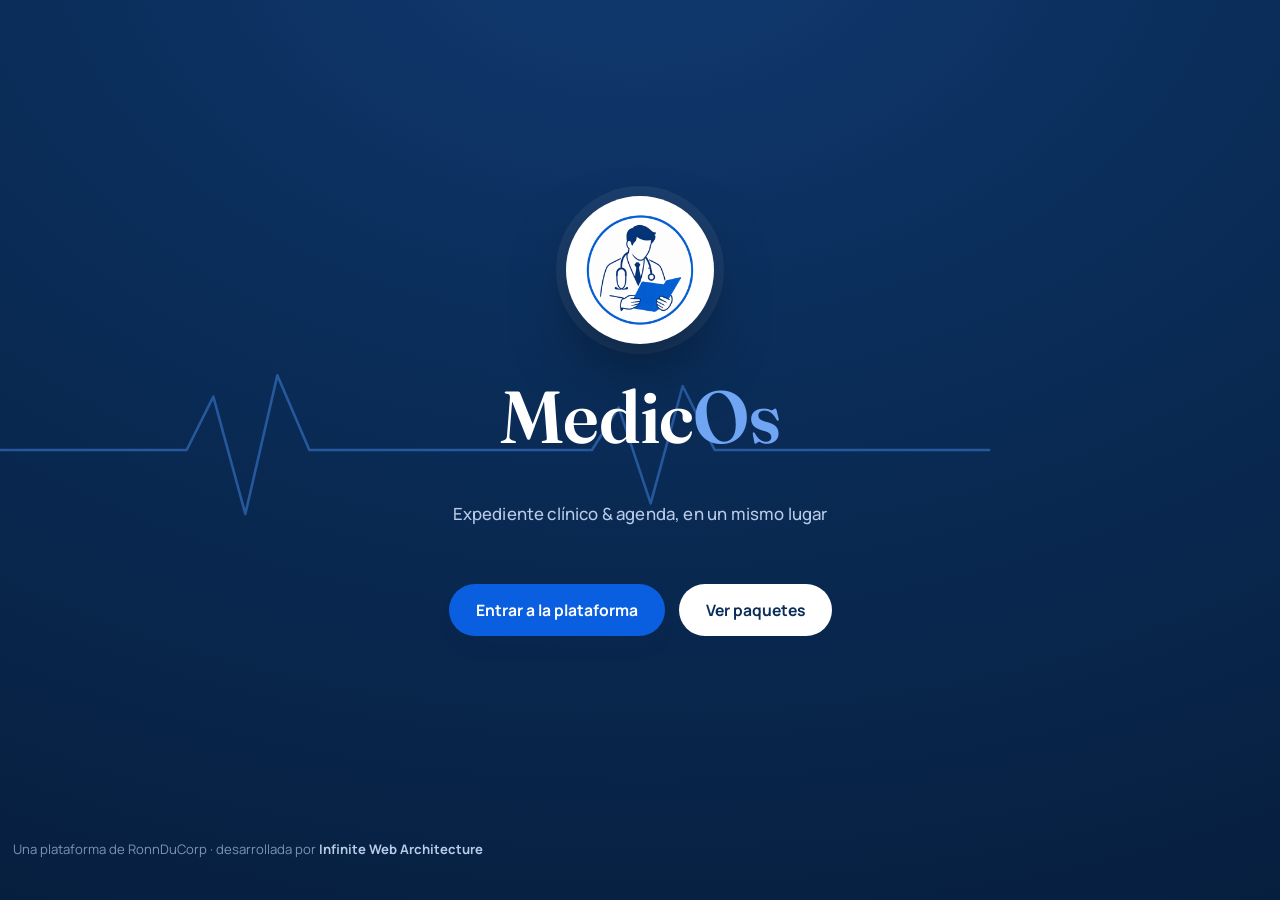
==== index.html @ 09de54f9 "Add files via upload" ====
<!DOCTYPE html>
<html lang="es">
<head>
<meta charset="UTF-8">
<meta name="viewport" content="width=device-width, initial-scale=1.0">
<title>MedicOs — Expediente & Agenda</title>
<meta name="description" content="MedicOs: la plataforma multi-consultorio para agenda, expediente clínico, recetas y certificados médicos.">
<link rel="icon" href="[data-uri]">
<link rel="stylesheet" href="styles.css">
<style>
  html, body{ height: 100%; }
  body{
    background: radial-gradient(120% 120% at 50% -10%, #123a72 0%, #0a2d59 42%, #071f3f 100%);
    overflow-x: hidden;
  }

  .splash{
    min-height: 100svh;
    display: flex;
    flex-direction: column;
    align-items: center;
    justify-content: center;
    text-align: center;
    position: relative;
    padding: 32px 24px 100px;
  }

  /* Línea de electrocardiograma que "dibuja" el ingreso */
  .splash-ekg{
    position: absolute;
    top: 50%;
    left: 0;
    width: 100%;
    transform: translateY(-50%);
    opacity: 0.55;
    pointer-events: none;
  }
  .splash-ekg .ekg-path{
    stroke: #3f7fd9;
    stroke-dasharray: 1400;
    stroke-dashoffset: 1400;
    animation: drawEkg 2.6s cubic-bezier(.65,.05,.36,1) forwards;
  }
  @keyframes drawEkg{
    to{ stroke-dashoffset: 0; }
  }

  .splash-badge{
    width: 148px;
    height: 148px;
    border-radius: 50%;
    background: var(--white);
    box-shadow: 0 30px 70px -20px rgba(0,0,0,0.55), 0 0 0 10px rgba(255,255,255,0.06);
    display: flex;
    align-items: center;
    justify-content: center;
    opacity: 0;
    transform: scale(0.6);
    animation: badgeIn 0.9s cubic-bezier(.2,.9,.25,1.2) forwards;
    animation-delay: 1.9s;
    position: relative;
    z-index: 2;
  }
  .splash-badge img{ width: 118px; height: 118px; border-radius: 50%; }

  .splash-badge::after{
    content: "";
    position: absolute;
    inset: -14px;
    border-radius: 50%;
    border: 1.5px solid rgba(255,255,255,0.35);
    opacity: 0;
    animation: ringPulse 2.6s ease-out 2.8s infinite;
  }
  @keyframes ringPulse{
    0%{ transform: scale(0.9); opacity: 0.7; }
    100%{ transform: scale(1.55); opacity: 0; }
  }

  @keyframes badgeIn{
    0%{ opacity: 0; transform: scale(0.5); }
    100%{ opacity: 1; transform: scale(1); }
  }

  .splash-title{
    margin-top: 32px;
    font-family: var(--font-display);
    font-weight: 600;
    font-size: clamp(2.6rem, 8vw, 4.6rem);
    color: var(--white);
    letter-spacing: -0.01em;
    opacity: 0;
    transform: translateY(14px);
    animation: fadeUp 0.9s ease forwards;
    animation-delay: 2.35s;
    position: relative;
    z-index: 2;
  }
  .splash-title span{ color: #6fa5f2; }

  .splash-tag{
    margin-top: 6px;
    color: #b8cbe8;
    font-size: 1.05rem;
    font-weight: 500;
    letter-spacing: 0.01em;
    opacity: 0;
    transform: translateY(10px);
    animation: fadeUp 0.9s ease forwards;
    animation-delay: 2.65s;
    position: relative;
    z-index: 2;
  }

  .splash-cta{
    margin-top: 40px;
    display: flex;
    gap: 14px;
    flex-wrap: wrap;
    justify-content: center;
    opacity: 0;
    transform: translateY(10px);
    animation: fadeUp 0.9s ease forwards;
    animation-delay: 3.0s;
    position: relative;
    z-index: 2;
  }

  .splash-foot{
    position: absolute;
    bottom: 28px;
    left: 0;
    right: 0;
    text-align: center;
    color: #7d93b8;
    font-size: 0.82rem;
    opacity: 0;
    animation: fadeUp 1s ease forwards;
    animation-delay: 3.3s;
  }
  .splash-foot a{ color: #b8cbe8; font-weight: 700; }
  .splash-foot a:hover{ color: var(--white); }

  @keyframes fadeUp{
    to{ opacity: 1; transform: translateY(0); }
  }

  @media (prefers-reduced-motion: reduce){
    .splash-badge, .splash-title, .splash-tag, .splash-cta, .splash-foot{
      animation: none !important; opacity: 1 !important; transform: none !important;
    }
    .splash-ekg .ekg-path{ animation: none !important; stroke-dashoffset: 0 !important; }
  }
</style>
</head>
<body>

<main class="splash">
  <svg class="splash-ekg" viewBox="0 0 1200 160" preserveAspectRatio="none" aria-hidden="true">
    <path class="ekg-path" d="M0,80 L140,80 L175,80 L200,30 L230,140 L260,10 L290,80 L340,80 L520,80 L555,80 L580,40 L610,130 L640,20 L670,80 L710,80 L900,80 L935,80 L960,45 L985,120 L1010,25 L1040,80 L1200,80" />
  </svg>

  <div class="splash-badge">
    <img src="[data-uri]" alt="Logotipo MedicOs">
  </div>

  <h1 class="splash-title">Medic<span>Os</span></h1>
  <p class="splash-tag">Expediente clínico &amp; agenda, en un mismo lugar</p>

  <div class="splash-cta">
    <a class="btn btn-primary" href="inicio.html">Entrar a la plataforma</a>
    <a class="btn btn-light" href="paquetes.html">Ver paquetes</a>
  </div>

  <p class="splash-foot">Una plataforma de RonnDuCorp · desarrollada por <a href="https://infinitewebarchitecture.github.io/InfiniteWebArchitecture.wp/" target="_blank" rel="noopener">Infinite Web Architecture</a></p>
</main>

</body>
</html>
---- styles.css ----
/* ============================================================
   MedicOs — Hoja de estilos compartida
   Paleta tomada del isotipo oficial (azul clínico + tinta marina)
   ============================================================ */

@import url('https://fonts.googleapis.com/css2?family=Fraunces:opsz,wght@9..144,420;9..144,520;9..144,600;9..144,680&family=Manrope:wght@400;500;600;700;800&display=swap');

:root{
  /* Paleta — extraída directamente del logo MedicOs */
  --navy: #0a2d59;        /* tinta del cabello / corbata en el logo */
  --navy-deep: #071f3f;
  --blue: #1a63c4;        /* azul del aro del logo */
  --blue-bright: #0a5fe0;  /* azul de la carpeta del logo */
  --sky: #eaf2fd;
  --sky-soft: #f4f8fd;
  --paper: #fbfdff;
  --ink: #0f2138;
  --muted: #5c7292;
  --line: #dde7f4;
  --white: #ffffff;
  --amber: #e2a63a; /* acento cálido puntual, uso mínimo */

  --font-display: "Fraunces", "Iowan Old Style", serif;
  --font-body: "Manrope", "Segoe UI", sans-serif;

  --shadow-soft: 0 18px 40px -22px rgba(10, 45, 89, 0.35);
  --shadow-card: 0 12px 30px -18px rgba(10, 45, 89, 0.28);

  --radius-lg: 22px;
  --radius-md: 14px;
  --radius-sm: 8px;
}

*, *::before, *::after{ box-sizing: border-box; }

html{ scroll-behavior: smooth; }

body{
  margin: 0;
  font-family: var(--font-body);
  color: var(--ink);
  background: var(--paper);
  -webkit-font-smoothing: antialiased;
  line-height: 1.55;
}

img{ max-width: 100%; display: block; }

a{ color: inherit; text-decoration: none; }

h1, h2, h3, h4{
  font-family: var(--font-display);
  color: var(--navy);
  margin: 0 0 0.5em;
  line-height: 1.12;
  font-weight: 600;
  letter-spacing: -0.01em;
}

p{ margin: 0 0 1em; color: var(--muted); max-width: 62ch; }

.container{
  width: 100%;
  max-width: 1180px;
  margin: 0 auto;
  padding: 0 32px;
}

@media (max-width: 640px){
  .container{ padding: 0 20px; }
}

/* ---------- Foco visible / accesibilidad ---------- */
a:focus-visible, button:focus-visible, input:focus-visible, textarea:focus-visible{
  outline: 3px solid var(--blue-bright);
  outline-offset: 3px;
  border-radius: 4px;
}

@media (prefers-reduced-motion: reduce){
  *, *::before, *::after{
    animation-duration: 0.001ms !important;
    animation-iteration-count: 1 !important;
    transition-duration: 0.001ms !important;
    scroll-behavior: auto !important;
  }
}

/* ============================================================
   Encabezado / navegación (páginas interiores)
   ============================================================ */
.site-header{
  position: sticky;
  top: 0;
  z-index: 50;
  background: rgba(251, 253, 255, 0.86);
  backdrop-filter: blur(10px);
  border-bottom: 1px solid var(--line);
}

.nav{
  display: flex;
  align-items: center;
  justify-content: space-between;
  padding: 16px 0;
}

.brand{
  display: flex;
  align-items: center;
  gap: 12px;
}

.brand img{ height: 42px; width: 42px; border-radius: 50%; }

.brand-word{
  font-family: var(--font-display);
  font-size: 1.32rem;
  font-weight: 600;
  color: var(--navy);
}
.brand-word span{ color: var(--blue-bright); }

.brand-tag{
  display: block;
  font-family: var(--font-body);
  font-size: 0.68rem;
  color: var(--muted);
  font-weight: 600;
  letter-spacing: 0.02em;
}

.nav-links{
  display: flex;
  align-items: center;
  gap: 6px;
  list-style: none;
  margin: 0;
  padding: 0;
}

.nav-links a{
  display: inline-block;
  padding: 9px 16px;
  border-radius: 999px;
  font-weight: 600;
  font-size: 0.95rem;
  color: var(--navy);
  transition: background 0.2s ease, color 0.2s ease;
}

.nav-links a:hover{ background: var(--sky); }

.nav-links a.active{
  background: var(--navy);
  color: var(--white);
}

.nav-cta{
  margin-left: 8px;
  background: var(--blue-bright);
  color: var(--white) !important;
  padding: 10px 20px !important;
  box-shadow: var(--shadow-card);
}
.nav-cta:hover{ background: var(--navy); }

.nav-toggle{
  display: none;
  background: none;
  border: 1px solid var(--line);
  border-radius: 10px;
  width: 42px;
  height: 42px;
  align-items: center;
  justify-content: center;
  cursor: pointer;
}
.nav-toggle svg{ width: 20px; height: 20px; }

@media (max-width: 860px){
  .nav-toggle{ display: inline-flex; }
  .nav-links{
    position: absolute;
    top: 100%;
    left: 0;
    right: 0;
    flex-direction: column;
    align-items: stretch;
    background: var(--white);
    border-bottom: 1px solid var(--line);
    padding: 10px 20px 18px;
    gap: 2px;
    display: none;
  }
  .nav-links.open{ display: flex; }
  .nav-links a{ padding: 12px 14px; }
  .nav-cta{ margin-left: 0; text-align: center; }
}

/* ============================================================
   Botones
   ============================================================ */
.btn{
  display: inline-flex;
  align-items: center;
  gap: 10px;
  padding: 13px 26px;
  border-radius: 999px;
  font-weight: 700;
  font-size: 0.98rem;
  border: 1px solid transparent;
  cursor: pointer;
  transition: transform 0.18s ease, box-shadow 0.18s ease, background 0.18s ease, color .18s ease;
}
.btn:hover{ transform: translateY(-2px); }

.btn-primary{
  background: var(--blue-bright);
  color: var(--white);
  box-shadow: var(--shadow-card);
}
.btn-primary:hover{ background: var(--navy); }

.btn-ghost{
  background: transparent;
  border-color: var(--line);
  color: var(--navy);
}
.btn-ghost:hover{ border-color: var(--blue); background: var(--sky); }

.btn-light{
  background: var(--white);
  color: var(--navy);
}
.btn-light:hover{ background: var(--sky); }

/* ============================================================
   Secciones genéricas
   ============================================================ */
section{ padding: 88px 0; }
@media (max-width: 700px){ section{ padding: 60px 0; } }

.eyebrow-line{
  display: flex;
  align-items: center;
  gap: 10px;
  color: var(--blue-bright);
  font-weight: 700;
  font-size: 0.85rem;
  margin-bottom: 14px;
}
.eyebrow-line .pulse-dot{
  width: 8px; height: 8px; border-radius: 50%;
  background: var(--blue-bright);
  box-shadow: 0 0 0 0 rgba(10,95,224,0.5);
  animation: pulseDot 2.2s infinite;
}
@keyframes pulseDot{
  0%{ box-shadow: 0 0 0 0 rgba(10,95,224,0.45); }
  70%{ box-shadow: 0 0 0 9px rgba(10,95,224,0); }
  100%{ box-shadow: 0 0 0 0 rgba(10,95,224,0); }
}

.section-head{ max-width: 640px; margin-bottom: 48px; }
.section-head h2{ font-size: clamp(1.8rem, 3vw, 2.4rem); }

/* ============================================================
   Tarjetas de módulos (grid)
   ============================================================ */
.grid{
  display: grid;
  gap: 22px;
}
.grid-3{ grid-template-columns: repeat(3, 1fr); }
.grid-2{ grid-template-columns: repeat(2, 1fr); }
@media (max-width: 860px){
  .grid-3, .grid-2{ grid-template-columns: 1fr; }
}

.module-card{
  background: var(--white);
  border: 1px solid var(--line);
  border-radius: var(--radius-lg);
  padding: 30px 26px;
  position: relative;
  overflow: hidden;
}
.module-card::before{
  content: "";
  position: absolute;
  left: 0; top: 0; bottom: 0;
  width: 4px;
  background: var(--blue-bright);
}
.module-card h3{ font-size: 1.15rem; margin-bottom: 10px; }
.module-card p{ margin: 0; font-size: 0.95rem; }
.module-icon{
  width: 46px; height: 46px;
  border-radius: 12px;
  background: var(--sky);
  display: flex; align-items: center; justify-content: center;
  margin-bottom: 16px;
  color: var(--blue-bright);
}
.module-icon svg{ width: 24px; height: 24px; }

/* ============================================================
   EKG — línea decorativa de electrocardiograma (motivo de marca)
   ============================================================ */
.ekg-line{ width: 100%; display: block; overflow: visible; }
.ekg-path{
  fill: none;
  stroke-width: 2.4;
  stroke-linecap: round;
  stroke-linejoin: round;
}

/* ============================================================
   Footer
   ============================================================ */
.site-footer{
  background: var(--navy-deep);
  color: #cddcf0;
  padding: 56px 0 0;
}
.footer-top{
  display: grid;
  grid-template-columns: 1.3fr 1fr 1fr;
  gap: 40px;
  padding-bottom: 44px;
  border-bottom: 1px solid rgba(255,255,255,0.12);
}
@media (max-width: 760px){
  .footer-top{ grid-template-columns: 1fr; }
}
.footer-brand{ display: flex; align-items: center; gap: 12px; margin-bottom: 14px; }
.footer-brand img{ height: 40px; width: 40px; border-radius: 50%; }
.footer-brand-word{ font-family: var(--font-display); font-size: 1.2rem; color: var(--white); font-weight: 600; }
.site-footer p{ color: #a9bcd8; font-size: 0.92rem; }
.footer-col h4{ color: var(--white); font-family: var(--font-body); font-size: 0.85rem; letter-spacing: 0.04em; margin-bottom: 14px; }
.footer-col ul{ list-style: none; margin: 0; padding: 0; display: flex; flex-direction: column; gap: 10px; }
.footer-col a{ color: #c3d3ea; font-size: 0.94rem; transition: color 0.2s ease; }
.footer-col a:hover{ color: var(--white); }

.footer-credit{
  display: flex;
  align-items: center;
  justify-content: space-between;
  flex-wrap: wrap;
  gap: 16px;
  padding: 22px 0;
  font-size: 0.85rem;
  color: #91a6c6;
}
.iwa-link{
  display: inline-flex;
  align-items: center;
  gap: 10px;
  padding: 8px 14px 8px 8px;
  background: var(--white);
  border-radius: 999px;
  transition: transform 0.2s ease, box-shadow 0.2s ease;
}
.iwa-link:hover{ transform: translateY(-2px); box-shadow: 0 10px 24px -12px rgba(0,0,0,0.5); }
.iwa-link img{ height: 26px; width: auto; border-radius: 50%; background: var(--white); }
.iwa-link span{ color: var(--navy); font-weight: 700; font-size: 0.82rem; }

/* ============================================================
   Utilidades
   ============================================================ */
.tag{
  display: inline-flex;
  align-items: center;
  gap: 8px;
  background: var(--sky);
  color: var(--blue-bright);
  border-radius: 999px;
  padding: 6px 14px;
  font-weight: 700;
  font-size: 0.78rem;
}

.divider{ height: 1px; background: var(--line); border: none; margin: 0; }

/* Mejora progresiva: el contenido es visible por defecto.
   Solo se oculta para animar si el JS confirma soporte de IntersectionObserver. */
.reveal{ opacity: 1; transform: none; }
.js-reveal-ready .reveal{
  opacity: 0;
  transform: translateY(16px);
  transition: opacity 0.7s ease, transform 0.7s ease;
}
.js-reveal-ready .reveal.is-visible{ opacity: 1; transform: translateY(0); }
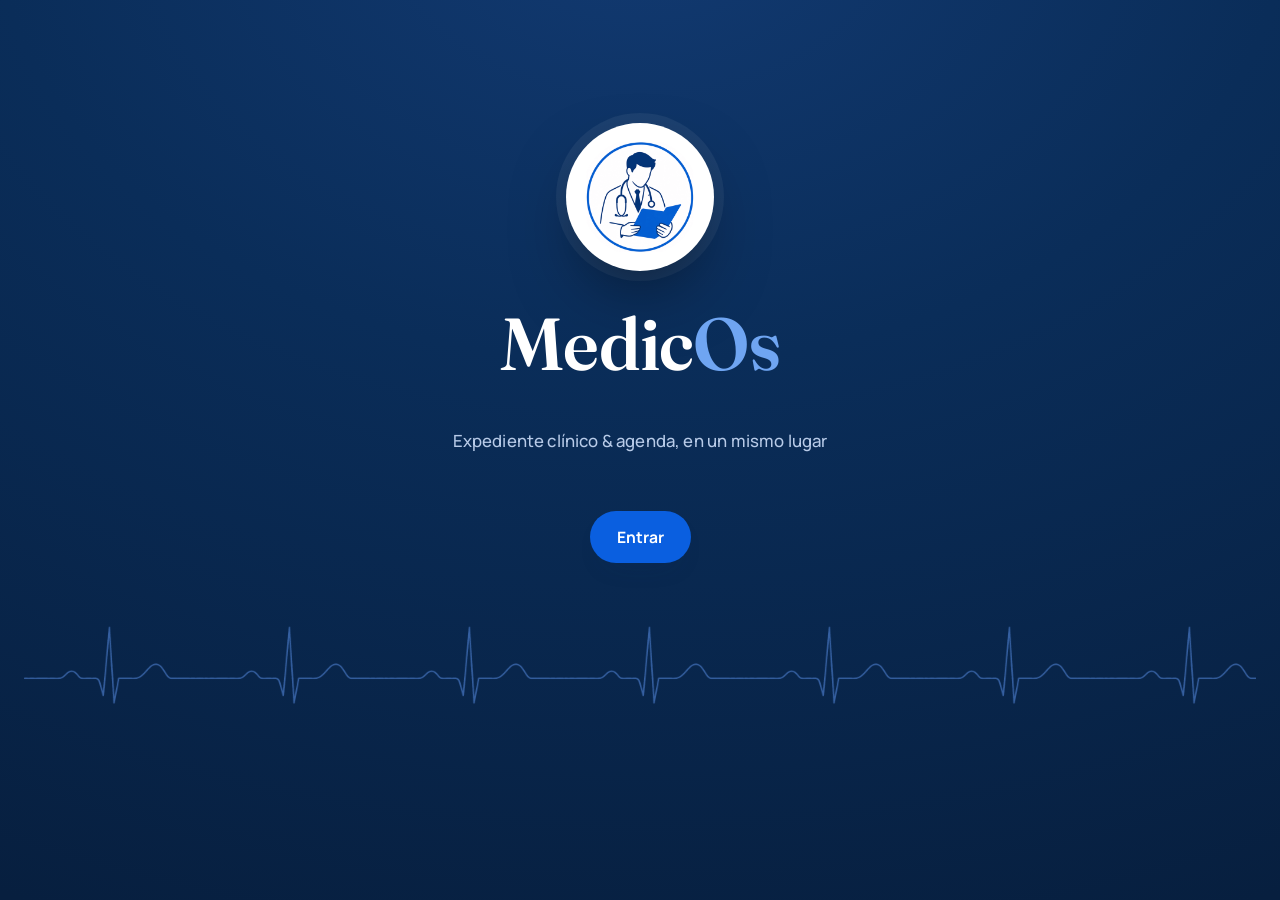
==== commit 9fb060cc: "Add files via upload" ====
--- a/index.html
+++ b/index.html
@@ -6,7 +6,403 @@
 <title>MedicOs — Expediente & Agenda</title>
 <meta name="description" content="MedicOs: la plataforma multi-consultorio para agenda, expediente clínico, recetas y certificados médicos.">
 <link rel="icon" href="[data-uri]">
-<link rel="stylesheet" href="styles.css">
+<style>
+/* ============================================================
+   MedicOs — Hoja de estilos compartida
+   Paleta tomada del isotipo oficial (azul clínico + tinta marina)
+   ============================================================ */
+
+@import url('https://fonts.googleapis.com/css2?family=Fraunces:opsz,wght@9..144,420;9..144,520;9..144,600;9..144,680&family=Manrope:wght@400;500;600;700;800&display=swap');
+
+:root{
+  /* Paleta — extraída directamente del logo MedicOs */
+  --navy: #0a2d59;        /* tinta del cabello / corbata en el logo */
+  --navy-deep: #071f3f;
+  --blue: #1a63c4;        /* azul del aro del logo */
+  --blue-bright: #0a5fe0;  /* azul de la carpeta del logo */
+  --sky: #eaf2fd;
+  --sky-soft: #f4f8fd;
+  --paper: #fbfdff;
+  --ink: #0f2138;
+  --muted: #5c7292;
+  --line: #dde7f4;
+  --white: #ffffff;
+  --amber: #e2a63a; /* acento cálido puntual, uso mínimo */
+
+  --font-display: "Fraunces", "Iowan Old Style", serif;
+  --font-body: "Manrope", "Segoe UI", sans-serif;
+
+  --shadow-soft: 0 18px 40px -22px rgba(10, 45, 89, 0.35);
+  --shadow-card: 0 12px 30px -18px rgba(10, 45, 89, 0.28);
+
+  --radius-lg: 22px;
+  --radius-md: 14px;
+  --radius-sm: 8px;
+}
+
+*, *::before, *::after{ box-sizing: border-box; }
+
+html{ scroll-behavior: smooth; }
+
+body{
+  margin: 0;
+  font-family: var(--font-body);
+  color: var(--ink);
+  background: var(--paper);
+  -webkit-font-smoothing: antialiased;
+  line-height: 1.55;
+}
+
+img{ max-width: 100%; display: block; }
+
+a{ color: inherit; text-decoration: none; }
+
+h1, h2, h3, h4{
+  font-family: var(--font-display);
+  color: var(--navy);
+  margin: 0 0 0.5em;
+  line-height: 1.12;
+  font-weight: 600;
+  letter-spacing: -0.01em;
+}
+
+p{ margin: 0 0 1em; color: var(--muted); max-width: 62ch; }
+
+.container{
+  width: 100%;
+  max-width: 1180px;
+  margin: 0 auto;
+  padding: 0 32px;
+}
+
+@media (max-width: 640px){
+  .container{ padding: 0 20px; }
+}
+
+/* ---------- Foco visible / accesibilidad ---------- */
+a:focus-visible, button:focus-visible, input:focus-visible, textarea:focus-visible{
+  outline: 3px solid var(--blue-bright);
+  outline-offset: 3px;
+  border-radius: 4px;
+}
+
+@media (prefers-reduced-motion: reduce){
+  *, *::before, *::after{
+    animation-duration: 0.001ms !important;
+    animation-iteration-count: 1 !important;
+    transition-duration: 0.001ms !important;
+    scroll-behavior: auto !important;
+  }
+}
+
+/* ============================================================
+   Encabezado / navegación (páginas interiores)
+   ============================================================ */
+.site-header{
+  position: sticky;
+  top: 0;
+  z-index: 50;
+  background: rgba(251, 253, 255, 0.86);
+  backdrop-filter: blur(10px);
+  border-bottom: 1px solid var(--line);
+}
+
+.nav{
+  display: flex;
+  align-items: center;
+  justify-content: space-between;
+  padding: 16px 0;
+}
+
+.brand{
+  display: flex;
+  align-items: center;
+  gap: 12px;
+}
+
+.brand img{ height: 42px; width: 42px; border-radius: 50%; }
+
+.brand-word{
+  font-family: var(--font-display);
+  font-size: 1.32rem;
+  font-weight: 600;
+  color: var(--navy);
+}
+.brand-word span{ color: var(--blue-bright); }
+
+.brand-tag{
+  display: block;
+  font-family: var(--font-body);
+  font-size: 0.68rem;
+  color: var(--muted);
+  font-weight: 600;
+  letter-spacing: 0.02em;
+}
+
+.nav-links{
+  display: flex;
+  align-items: center;
+  gap: 6px;
+  list-style: none;
+  margin: 0;
+  padding: 0;
+}
+
+.nav-links a{
+  display: inline-block;
+  padding: 9px 16px;
+  border-radius: 999px;
+  font-weight: 600;
+  font-size: 0.95rem;
+  color: var(--navy);
+  transition: background 0.2s ease, color 0.2s ease;
+}
+
+.nav-links a:hover{ background: var(--sky); }
+
+.nav-links a.active{
+  background: var(--navy);
+  color: var(--white);
+}
+
+.nav-cta{
+  margin-left: 8px;
+  background: var(--blue-bright);
+  color: var(--white) !important;
+  padding: 10px 20px !important;
+  box-shadow: var(--shadow-card);
+}
+.nav-cta:hover{ background: var(--navy); }
+
+.nav-toggle{
+  display: none;
+  background: none;
+  border: 1px solid var(--line);
+  border-radius: 10px;
+  width: 42px;
+  height: 42px;
+  align-items: center;
+  justify-content: center;
+  cursor: pointer;
+}
+.nav-toggle svg{ width: 20px; height: 20px; }
+
+@media (max-width: 860px){
+  .nav-toggle{ display: inline-flex; }
+  .nav-links{
+    position: absolute;
+    top: 100%;
+    left: 0;
+    right: 0;
+    flex-direction: column;
+    align-items: stretch;
+    background: var(--white);
+    border-bottom: 1px solid var(--line);
+    padding: 10px 20px 18px;
+    gap: 2px;
+    display: none;
+  }
+  .nav-links.open{ display: flex; }
+  .nav-links a{ padding: 12px 14px; }
+  .nav-cta{ margin-left: 0; text-align: center; }
+}
+
+/* ============================================================
+   Botones
+   ============================================================ */
+.btn{
+  display: inline-flex;
+  align-items: center;
+  gap: 10px;
+  padding: 13px 26px;
+  border-radius: 999px;
+  font-weight: 700;
+  font-size: 0.98rem;
+  border: 1px solid transparent;
+  cursor: pointer;
+  transition: transform 0.18s ease, box-shadow 0.18s ease, background 0.18s ease, color .18s ease;
+}
+.btn:hover{ transform: translateY(-2px); }
+
+.btn-primary{
+  background: var(--blue-bright);
+  color: var(--white);
+  box-shadow: var(--shadow-card);
+}
+.btn-primary:hover{ background: var(--navy); }
+
+.btn-ghost{
+  background: transparent;
+  border-color: var(--line);
+  color: var(--navy);
+}
+.btn-ghost:hover{ border-color: var(--blue); background: var(--sky); }
+
+.btn-light{
+  background: var(--white);
+  color: var(--navy);
+}
+.btn-light:hover{ background: var(--sky); }
+
+/* ============================================================
+   Secciones genéricas
+   ============================================================ */
+section{ padding: 88px 0; }
+@media (max-width: 700px){ section{ padding: 60px 0; } }
+
+.eyebrow-line{
+  display: flex;
+  align-items: center;
+  gap: 10px;
+  color: var(--blue-bright);
+  font-weight: 700;
+  font-size: 0.85rem;
+  margin-bottom: 14px;
+}
+.eyebrow-line .pulse-dot{
+  width: 8px; height: 8px; border-radius: 50%;
+  background: var(--blue-bright);
+  box-shadow: 0 0 0 0 rgba(10,95,224,0.5);
+  animation: pulseDot 2.2s infinite;
+}
+@keyframes pulseDot{
+  0%{ box-shadow: 0 0 0 0 rgba(10,95,224,0.45); }
+  70%{ box-shadow: 0 0 0 9px rgba(10,95,224,0); }
+  100%{ box-shadow: 0 0 0 0 rgba(10,95,224,0); }
+}
+
+.section-head{ max-width: 640px; margin-bottom: 48px; }
+.section-head h2{ font-size: clamp(1.8rem, 3vw, 2.4rem); }
+
+/* ============================================================
+   Tarjetas de módulos (grid)
+   ============================================================ */
+.grid{
+  display: grid;
+  gap: 22px;
+}
+.grid-3{ grid-template-columns: repeat(3, 1fr); }
+.grid-2{ grid-template-columns: repeat(2, 1fr); }
+@media (max-width: 860px){
+  .grid-3, .grid-2{ grid-template-columns: 1fr; }
+}
+
+.module-card{
+  background: var(--white);
+  border: 1px solid var(--line);
+  border-radius: var(--radius-lg);
+  padding: 30px 26px;
+  position: relative;
+  overflow: hidden;
+}
+.module-card::before{
+  content: "";
+  position: absolute;
+  left: 0; top: 0; bottom: 0;
+  width: 4px;
+  background: var(--blue-bright);
+}
+.module-card h3{ font-size: 1.15rem; margin-bottom: 10px; }
+.module-card p{ margin: 0; font-size: 0.95rem; }
+.module-icon{
+  width: 46px; height: 46px;
+  border-radius: 12px;
+  background: var(--sky);
+  display: flex; align-items: center; justify-content: center;
+  margin-bottom: 16px;
+  color: var(--blue-bright);
+}
+.module-icon svg{ width: 24px; height: 24px; }
+
+/* ============================================================
+   EKG — línea decorativa de electrocardiograma (motivo de marca)
+   ============================================================ */
+.ekg-line{ width: 100%; display: block; overflow: visible; }
+.ekg-path{
+  fill: none;
+  stroke-width: 2.4;
+  stroke-linecap: round;
+  stroke-linejoin: round;
+}
+
+/* ============================================================
+   Footer
+   ============================================================ */
+.site-footer{
+  background: var(--navy-deep);
+  color: #cddcf0;
+  padding: 56px 0 0;
+}
+.footer-top{
+  display: grid;
+  grid-template-columns: 1.3fr 1fr 1fr;
+  gap: 40px;
+  padding-bottom: 44px;
+  border-bottom: 1px solid rgba(255,255,255,0.12);
+}
+@media (max-width: 760px){
+  .footer-top{ grid-template-columns: 1fr; }
+}
+.footer-brand{ display: flex; align-items: center; gap: 12px; margin-bottom: 14px; }
+.footer-brand img{ height: 40px; width: 40px; border-radius: 50%; }
+.footer-brand-word{ font-family: var(--font-display); font-size: 1.2rem; color: var(--white); font-weight: 600; }
+.site-footer p{ color: #a9bcd8; font-size: 0.92rem; }
+.footer-col h4{ color: var(--white); font-family: var(--font-body); font-size: 0.85rem; letter-spacing: 0.04em; margin-bottom: 14px; }
+.footer-col ul{ list-style: none; margin: 0; padding: 0; display: flex; flex-direction: column; gap: 10px; }
+.footer-col a{ color: #c3d3ea; font-size: 0.94rem; transition: color 0.2s ease; }
+.footer-col a:hover{ color: var(--white); }
+
+.footer-credit{
+  display: flex;
+  align-items: center;
+  justify-content: space-between;
+  flex-wrap: wrap;
+  gap: 16px;
+  padding: 22px 0;
+  font-size: 0.85rem;
+  color: #91a6c6;
+}
+.iwa-link{
+  display: inline-flex;
+  align-items: center;
+  gap: 10px;
+  padding: 8px 14px 8px 8px;
+  background: var(--white);
+  border-radius: 999px;
+  transition: transform 0.2s ease, box-shadow 0.2s ease;
+}
+.iwa-link:hover{ transform: translateY(-2px); box-shadow: 0 10px 24px -12px rgba(0,0,0,0.5); }
+.iwa-link img{ height: 26px; width: auto; border-radius: 50%; background: var(--white); }
+.iwa-link span{ color: var(--navy); font-weight: 700; font-size: 0.82rem; }
+
+/* ============================================================
+   Utilidades
+   ============================================================ */
+.tag{
+  display: inline-flex;
+  align-items: center;
+  gap: 8px;
+  background: var(--sky);
+  color: var(--blue-bright);
+  border-radius: 999px;
+  padding: 6px 14px;
+  font-weight: 700;
+  font-size: 0.78rem;
+}
+
+.divider{ height: 1px; background: var(--line); border: none; margin: 0; }
+
+/* Mejora progresiva: el contenido es visible por defecto.
+   Solo se oculta para animar si el JS confirma soporte de IntersectionObserver. */
+.reveal{ opacity: 1; transform: none; }
+.js-reveal-ready .reveal{
+  opacity: 0;
+  transform: translateY(16px);
+  transition: opacity 0.7s ease, transform 0.7s ease;
+}
+.js-reveal-ready .reveal.is-visible{ opacity: 1; transform: translateY(0); }
+
+</style>
 <style>
   html, body{ height: 100%; }
   body{
@@ -25,24 +421,34 @@
     padding: 32px 24px 100px;
   }
 
-  /* Línea de electrocardiograma que "dibuja" el ingreso */
+  /* Línea de electrocardiograma real, en scroll continuo, como un monitor cardíaco.
+     Vive en el flujo normal, debajo del botón, para no cruzar nunca ningún texto. */
   .splash-ekg{
-    position: absolute;
-    top: 50%;
-    left: 0;
+    align-self: stretch;
     width: 100%;
-    transform: translateY(-50%);
-    opacity: 0.55;
+    height: 90px;
+    margin-top: 56px;
+    opacity: 0;
     pointer-events: none;
-  }
-  .splash-ekg .ekg-path{
-    stroke: #3f7fd9;
-    stroke-dasharray: 1400;
-    stroke-dashoffset: 1400;
-    animation: drawEkg 2.6s cubic-bezier(.65,.05,.36,1) forwards;
-  }
-  @keyframes drawEkg{
-    to{ stroke-dashoffset: 0; }
+    background: #5a90e8;
+    -webkit-mask-image: url("[data-uri]");
+    mask-image: url("[data-uri]");
+    -webkit-mask-repeat: repeat-x;
+    mask-repeat: repeat-x;
+    -webkit-mask-size: 180px 90px;
+    mask-size: 180px 90px;
+    -webkit-mask-position: 0 center;
+    mask-position: 0 center;
+    -webkit-mask-mode: alpha;
+    mask-mode: alpha;
+    animation: ekgFadeIn 1.4s ease forwards, ekgScroll 2.4s linear infinite;
+  }
+  @keyframes ekgFadeIn{
+    to{ opacity: 0.55; }
+  }
+  @keyframes ekgScroll{
+    from{ -webkit-mask-position: 0 center; mask-position: 0 center; }
+    to{ -webkit-mask-position: -180px center; mask-position: -180px center; }
   }
 
   .splash-badge{
@@ -126,40 +532,21 @@
     z-index: 2;
   }
 
-  .splash-foot{
-    position: absolute;
-    bottom: 28px;
-    left: 0;
-    right: 0;
-    text-align: center;
-    color: #7d93b8;
-    font-size: 0.82rem;
-    opacity: 0;
-    animation: fadeUp 1s ease forwards;
-    animation-delay: 3.3s;
-  }
-  .splash-foot a{ color: #b8cbe8; font-weight: 700; }
-  .splash-foot a:hover{ color: var(--white); }
-
   @keyframes fadeUp{
     to{ opacity: 1; transform: translateY(0); }
   }
 
   @media (prefers-reduced-motion: reduce){
-    .splash-badge, .splash-title, .splash-tag, .splash-cta, .splash-foot{
+    .splash-badge, .splash-title, .splash-tag, .splash-cta{
       animation: none !important; opacity: 1 !important; transform: none !important;
     }
-    .splash-ekg .ekg-path{ animation: none !important; stroke-dashoffset: 0 !important; }
+    .splash-ekg{ animation: ekgFadeIn 0s forwards !important; opacity: 0.55 !important; }
   }
 </style>
 </head>
 <body>
 
 <main class="splash">
-  <svg class="splash-ekg" viewBox="0 0 1200 160" preserveAspectRatio="none" aria-hidden="true">
-    <path class="ekg-path" d="M0,80 L140,80 L175,80 L200,30 L230,140 L260,10 L290,80 L340,80 L520,80 L555,80 L580,40 L610,130 L640,20 L670,80 L710,80 L900,80 L935,80 L960,45 L985,120 L1010,25 L1040,80 L1200,80" />
-  </svg>
-
   <div class="splash-badge">
     <img src="[data-uri]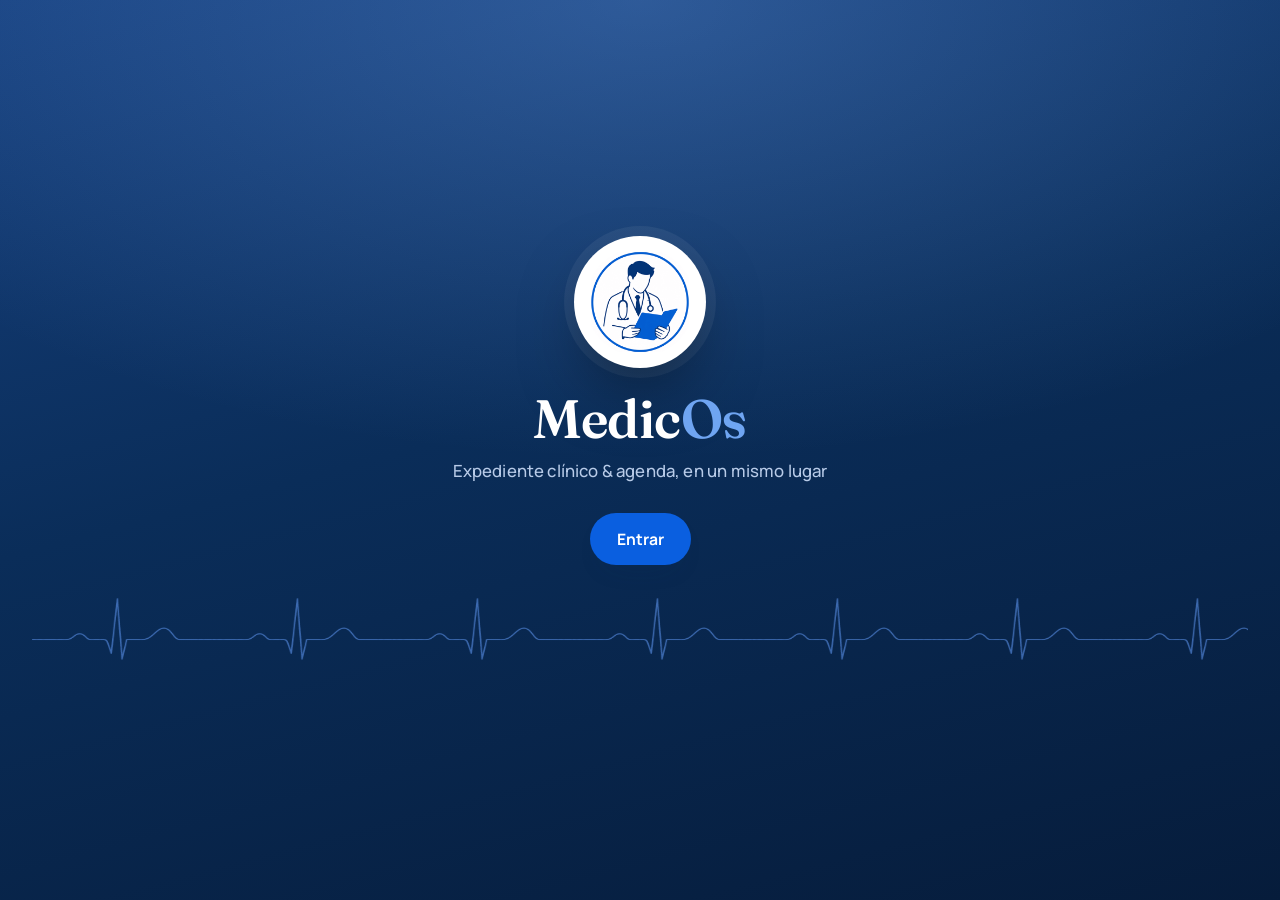
==== commit 2c4f9a59: "Add files via upload" ====
--- a/index.html
+++ b/index.html
@@ -406,54 +406,35 @@
 <style>
   html, body{ height: 100%; }
   body{
-    background: radial-gradient(120% 120% at 50% -10%, #123a72 0%, #0a2d59 42%, #071f3f 100%);
-    overflow-x: hidden;
+    margin: 0;
+    overflow: hidden;
+    background:
+      radial-gradient(120% 85% at 50% 0%, rgba(111,165,242,0.30) 0%, rgba(111,165,242,0) 60%),
+      linear-gradient(165deg, #16407e 0%, #0a2d59 45%, #061c3b 100%);
   }
 
   .splash{
-    min-height: 100svh;
+    height: 100svh;
+    height: 100vh;
+    max-height: 100svh;
+    max-height: 100vh;
+    overflow: hidden;
     display: flex;
     flex-direction: column;
     align-items: center;
     justify-content: center;
     text-align: center;
     position: relative;
-    padding: 32px 24px 100px;
-  }
-
-  /* Línea de electrocardiograma real, en scroll continuo, como un monitor cardíaco.
-     Vive en el flujo normal, debajo del botón, para no cruzar nunca ningún texto. */
-  .splash-ekg{
-    align-self: stretch;
-    width: 100%;
-    height: 90px;
-    margin-top: 56px;
-    opacity: 0;
-    pointer-events: none;
-    background: #5a90e8;
-    -webkit-mask-image: url("[data-uri]");
-    mask-image: url("[data-uri]");
-    -webkit-mask-repeat: repeat-x;
-    mask-repeat: repeat-x;
-    -webkit-mask-size: 180px 90px;
-    mask-size: 180px 90px;
-    -webkit-mask-position: 0 center;
-    mask-position: 0 center;
-    -webkit-mask-mode: alpha;
-    mask-mode: alpha;
-    animation: ekgFadeIn 1.4s ease forwards, ekgScroll 2.4s linear infinite;
-  }
-  @keyframes ekgFadeIn{
-    to{ opacity: 0.55; }
-  }
-  @keyframes ekgScroll{
-    from{ -webkit-mask-position: 0 center; mask-position: 0 center; }
-    to{ -webkit-mask-position: -180px center; mask-position: -180px center; }
+    padding: 24px;
+    padding: clamp(16px, 3vh, 32px) clamp(20px, 4vw, 32px);
+    box-sizing: border-box;
   }
 
   .splash-badge{
-    width: 148px;
-    height: 148px;
+    width: 112px;
+    height: 112px;
+    width: clamp(88px, 15vh, 132px);
+    height: clamp(88px, 15vh, 132px);
     border-radius: 50%;
     background: var(--white);
     box-shadow: 0 30px 70px -20px rgba(0,0,0,0.55), 0 0 0 10px rgba(255,255,255,0.06);
@@ -463,11 +444,27 @@
     opacity: 0;
     transform: scale(0.6);
     animation: badgeIn 0.9s cubic-bezier(.2,.9,.25,1.2) forwards;
-    animation-delay: 1.9s;
+    animation-delay: 0.35s;
     position: relative;
     z-index: 2;
-  }
-  .splash-badge img{ width: 118px; height: 118px; border-radius: 50%; }
+    cursor: pointer;
+    flex: none;
+    transition: filter 0.2s ease;
+  }
+  .splash-badge img{ width: 82%; height: 82%; border-radius: 50%; }
+
+  /* Latido al pasar el mouse, como un electrocardiograma */
+  .splash-badge:hover,
+  .splash-badge:focus-visible{
+    animation: badgeIn 0.9s cubic-bezier(.2,.9,.25,1.2) forwards, heartbeat 1s ease-in-out infinite;
+  }
+  @keyframes heartbeat{
+    0%, 100%{ transform: scale(1); }
+    14%{ transform: scale(1.14); }
+    28%{ transform: scale(1); }
+    42%{ transform: scale(1.10); }
+    60%{ transform: scale(1); }
+  }
 
   .splash-badge::after{
     content: "";
@@ -476,7 +473,7 @@
     border-radius: 50%;
     border: 1.5px solid rgba(255,255,255,0.35);
     opacity: 0;
-    animation: ringPulse 2.6s ease-out 2.8s infinite;
+    animation: ringPulse 2.6s ease-out 1.3s infinite;
   }
   @keyframes ringPulse{
     0%{ transform: scale(0.9); opacity: 0.7; }
@@ -489,65 +486,112 @@
   }
 
   .splash-title{
-    margin-top: 32px;
+    margin: 20px 0 0;
+    margin: clamp(14px, 2.6vh, 26px) 0 0;
     font-family: var(--font-display);
     font-weight: 600;
-    font-size: clamp(2.6rem, 8vw, 4.6rem);
+    font-size: 2.6rem;
+    font-size: clamp(2.1rem, 6vh, 3.4rem);
+    line-height: 1.05;
     color: var(--white);
     letter-spacing: -0.01em;
     opacity: 0;
     transform: translateY(14px);
     animation: fadeUp 0.9s ease forwards;
-    animation-delay: 2.35s;
+    animation-delay: 0.8s;
     position: relative;
     z-index: 2;
   }
   .splash-title span{ color: #6fa5f2; }
 
   .splash-tag{
-    margin-top: 6px;
+    margin: 8px 0 0;
+    margin: clamp(6px, 1.2vh, 10px) 0 0;
     color: #b8cbe8;
-    font-size: 1.05rem;
+    font-size: 1rem;
+    font-size: clamp(0.92rem, 2vh, 1.05rem);
     font-weight: 500;
     letter-spacing: 0.01em;
     opacity: 0;
     transform: translateY(10px);
     animation: fadeUp 0.9s ease forwards;
-    animation-delay: 2.65s;
+    animation-delay: 1.05s;
     position: relative;
     z-index: 2;
   }
 
   .splash-cta{
-    margin-top: 40px;
+    margin-top: 26px;
+    margin-top: clamp(18px, 3.2vh, 32px);
     display: flex;
-    gap: 14px;
-    flex-wrap: wrap;
     justify-content: center;
     opacity: 0;
     transform: translateY(10px);
     animation: fadeUp 0.9s ease forwards;
-    animation-delay: 3.0s;
+    animation-delay: 1.3s;
     position: relative;
     z-index: 2;
   }
 
   @keyframes fadeUp{
     to{ opacity: 1; transform: translateY(0); }
+  }
+
+  /* Línea de electrocardiograma real, en scroll continuo e infinito,
+     como si fuera la actividad cardíaca de un monitor. Vive en el
+     flujo normal, debajo del botón, para no cruzar nunca ningún texto. */
+  .splash-ekg{
+    align-self: stretch;
+    width: 100%;
+    height: 64px;
+    height: clamp(46px, 8vh, 78px);
+    margin-top: 24px;
+    margin-top: clamp(16px, 3vh, 30px);
+    overflow: hidden;
+    opacity: 0;
+    position: relative;
+    z-index: 1;
+    animation: ekgFadeIn 1.1s ease forwards;
+    animation-delay: 1.55s;
+  }
+  .splash-ekg-track{
+    position: absolute;
+    top: 0; left: 0;
+    width: calc(100% + 720px);
+    height: 100%;
+    background: #5a90e8;
+    -webkit-mask-image: url("[data-uri]");
+    mask-image: url("[data-uri]");
+    -webkit-mask-repeat: repeat-x;
+    mask-repeat: repeat-x;
+    -webkit-mask-size: 180px 100%;
+    mask-size: 180px 100%;
+    -webkit-mask-position: 0 center;
+    mask-position: 0 center;
+    animation: ekgScrollTrack 2.6s linear infinite;
+  }
+  @keyframes ekgFadeIn{
+    to{ opacity: 0.62; }
+  }
+  @keyframes ekgScrollTrack{
+    from{ transform: translateX(0); }
+    to{ transform: translateX(-720px); }
   }
 
   @media (prefers-reduced-motion: reduce){
     .splash-badge, .splash-title, .splash-tag, .splash-cta{
       animation: none !important; opacity: 1 !important; transform: none !important;
     }
-    .splash-ekg{ animation: ekgFadeIn 0s forwards !important; opacity: 0.55 !important; }
+    .splash-badge:hover, .splash-badge:focus-visible{ animation: none !important; }
+    .splash-ekg{ animation: none !important; opacity: 0.5 !important; }
+    .splash-ekg-track{ animation: none !important; }
   }
 </style>
 </head>
 <body>
 
 <main class="splash">
-  <div class="splash-badge">
+  <div class="splash-badge" tabindex="0" aria-label="MedicOs">
     <img src="[data-uri]" alt="Logotipo MedicOs">
   </div>
 
@@ -558,7 +602,7 @@
     <a class="btn btn-primary" href="inicio.html">Entrar</a>
   </div>
 
-  <div class="splash-ekg" aria-hidden="true"></div>
+  <div class="splash-ekg" aria-hidden="true"><div class="splash-ekg-track"></div></div>
 </main>
 
 </body>
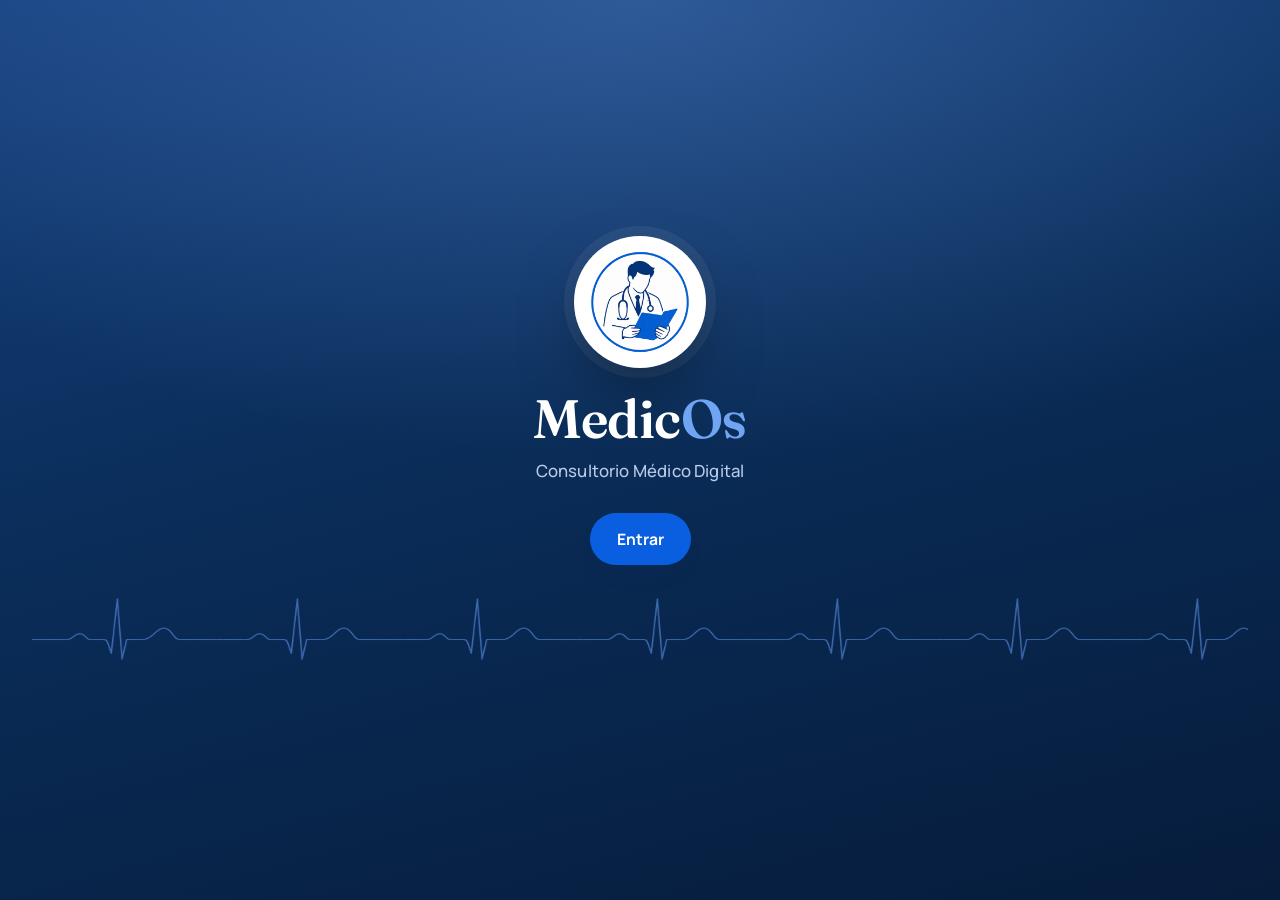
==== commit 251b3f80: "Add files via upload" ====
--- a/index.html
+++ b/index.html
@@ -3,8 +3,8 @@
 <head>
 <meta charset="UTF-8">
 <meta name="viewport" content="width=device-width, initial-scale=1.0">
-<title>MedicOs — Expediente & Agenda</title>
-<meta name="description" content="MedicOs: la plataforma multi-consultorio para agenda, expediente clínico, recetas y certificados médicos.">
+<title>MedicOs — Consultorio Médico Digital</title>
+<meta name="description" content="MedicOs: tu Consultorio Médico Digital. Agenda, expediente clínico, recetas y certificados médicos en una sola plataforma.">
 <link rel="icon" href="[data-uri]">
 <style>
 /* ============================================================
@@ -568,14 +568,35 @@
     mask-size: 180px 100%;
     -webkit-mask-position: 0 center;
     mask-position: 0 center;
-    animation: ekgScrollTrack 2.6s linear infinite;
+    animation: ekgScrollTrack 5.2s linear infinite;
   }
   @keyframes ekgFadeIn{
     to{ opacity: 0.62; }
   }
   @keyframes ekgScrollTrack{
-    from{ transform: translateX(0); }
-    to{ transform: translateX(-720px); }
+    from{ transform: translateX(-720px); }
+    to{ transform: translateX(0); }
+  }
+
+  /* Resplandor central del ECG al pasar el mouse sobre "Entrar" */
+  .splash-ekg::after{
+    content: "";
+    position: absolute;
+    top: 0;
+    left: 50%;
+    transform: translateX(-50%);
+    width: 240px;
+    height: 100%;
+    background: radial-gradient(circle, rgba(255,255,255,0.95) 0%, rgba(133,186,255,0.55) 45%, rgba(133,186,255,0) 78%);
+    opacity: 0;
+    transition: opacity 0.4s ease;
+    pointer-events: none;
+    mix-blend-mode: screen;
+    z-index: 2;
+  }
+  .splash-cta:hover ~ .splash-ekg::after,
+  .splash-cta:focus-within ~ .splash-ekg::after{
+    opacity: 1;
   }
 
   @media (prefers-reduced-motion: reduce){
@@ -596,7 +617,7 @@
   </div>
 
   <h1 class="splash-title">Medic<span>Os</span></h1>
-  <p class="splash-tag">Expediente clínico &amp; agenda, en un mismo lugar</p>
+  <p class="splash-tag">Consultorio Médico Digital</p>
 
   <div class="splash-cta">
     <a class="btn btn-primary" href="inicio.html">Entrar</a>
